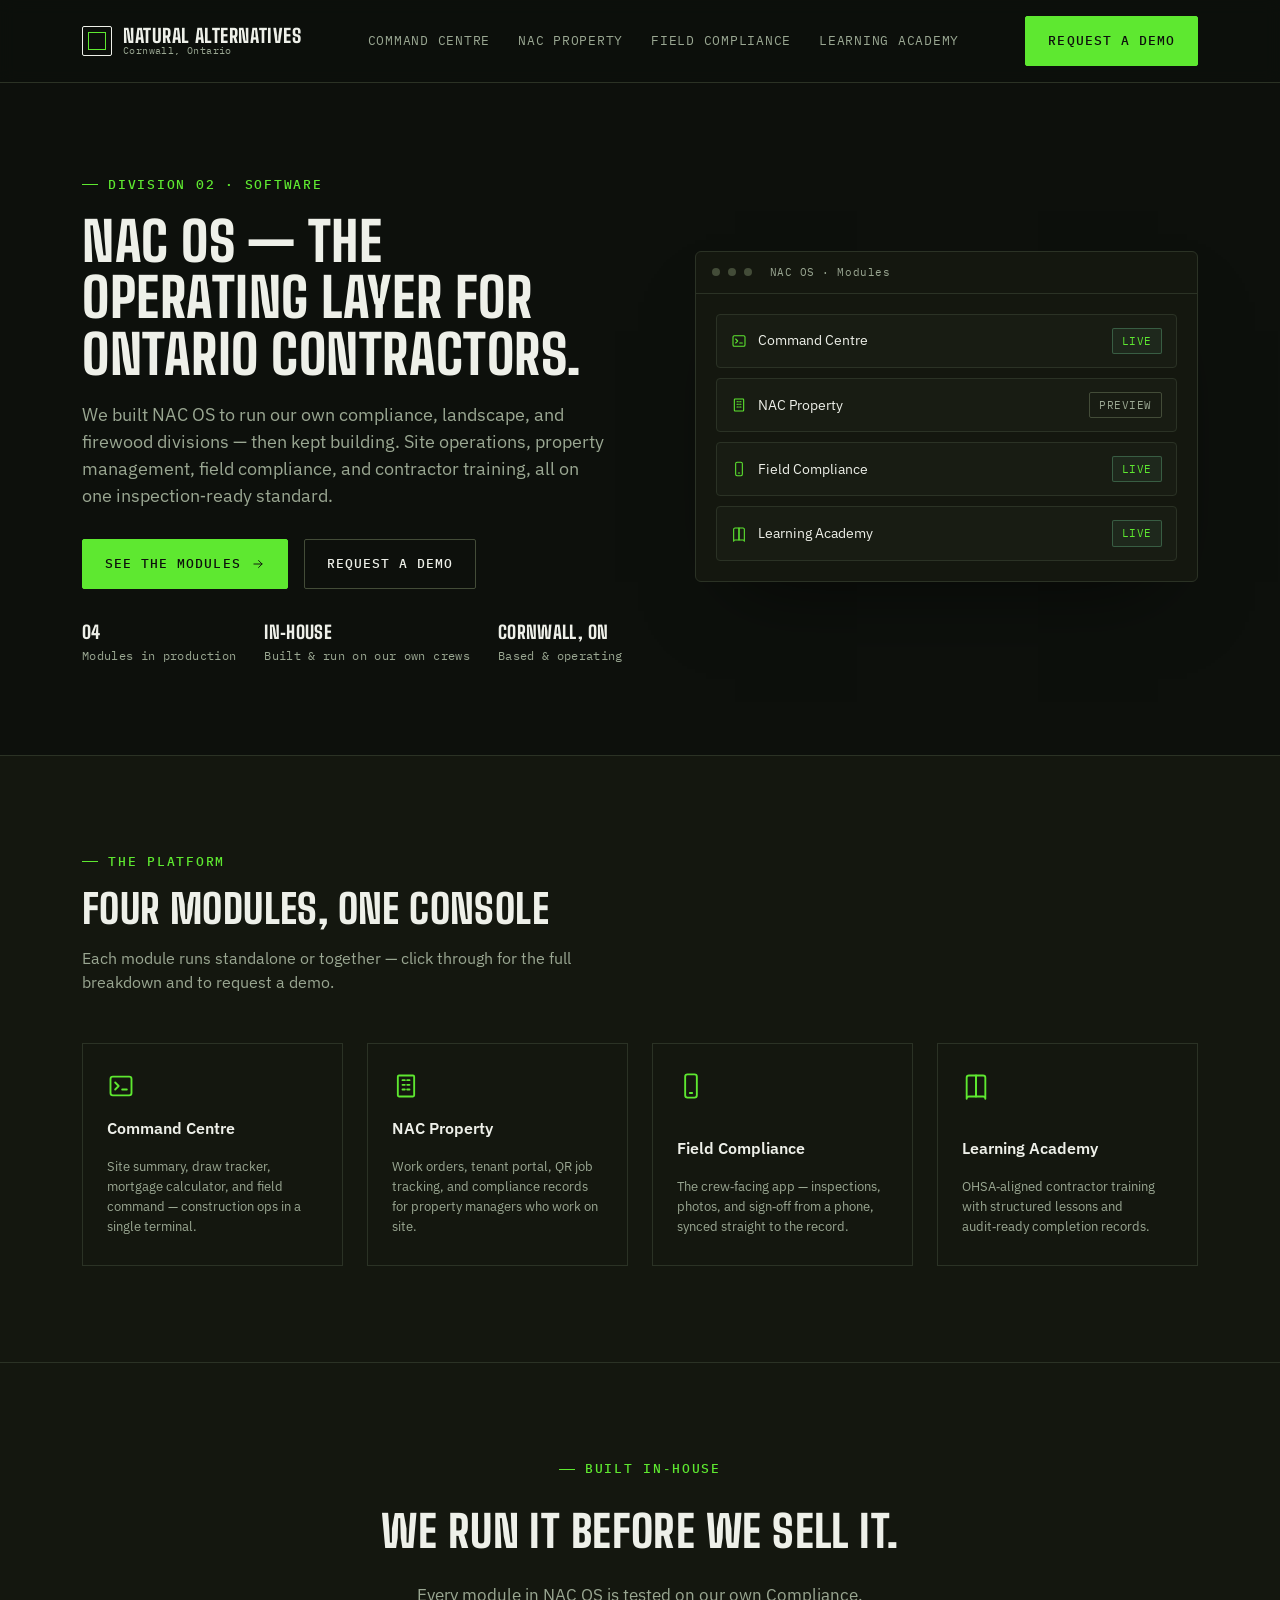
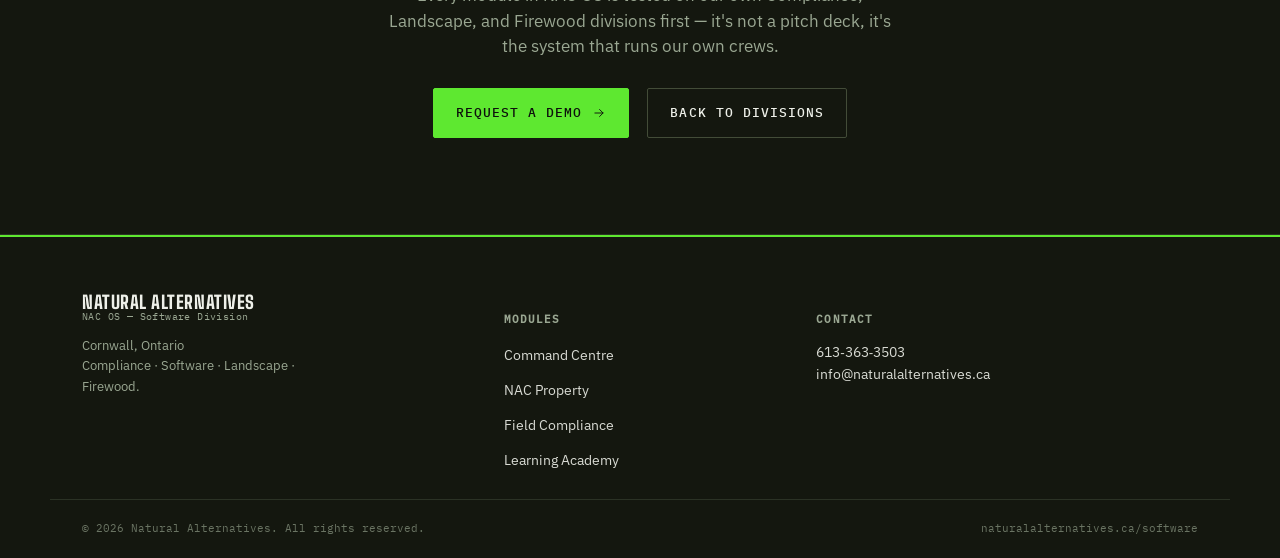
==== software/index.html @ 412ce647 "Add NAC OS software product pages, stop linking Software card to admin console The homepage's Softwa" ====
<!doctype html>
<html lang="en">
<head>
<meta charset="utf-8">
<meta name="viewport" content="width=device-width, initial-scale=1">
<title>NAC OS — Software for Ontario Contractors | Natural Alternatives</title>
<meta name="description" content="NAC OS is the software platform Natural Alternatives built to run its own divisions — site operations, property management, field compliance, and contractor training in one system.">
<link rel="stylesheet" href="../styles.css">
</head>
<body>

<svg style="display:none" aria-hidden="true">
  <defs>
    <symbol id="n-arrow" viewBox="0 0 24 24"><path d="M5 12h14M13 6l6 6-6 6"/></symbol>
    <symbol id="n-grid" viewBox="0 0 24 24"><rect x="3" y="3" width="8" height="8" rx="1"/><rect x="13" y="3" width="8" height="8" rx="1"/><rect x="3" y="13" width="8" height="8" rx="1"/><rect x="13" y="13" width="8" height="8" rx="1"/></symbol>
    <symbol id="n-check" viewBox="0 0 24 24"><path d="M4 12l6 6L20 6"/></symbol>
    <symbol id="i-terminal" viewBox="0 0 24 24"><rect x="3" y="4" width="18" height="16" rx="2"/><path d="M7 9l3 3-3 3M13 15h4"/></symbol>
    <symbol id="i-building" viewBox="0 0 24 24"><rect x="5" y="3" width="14" height="18" rx="1"/><path d="M9 7h2M13 7h2M9 11h2M13 11h2M9 15h2M13 15h2"/></symbol>
    <symbol id="i-mobile" viewBox="0 0 24 24"><rect x="7" y="2" width="10" height="20" rx="2"/><path d="M11 18h2"/></symbol>
    <symbol id="i-book" viewBox="0 0 24 24"><path d="M4 5a2 2 0 012-2h6v18H6a2 2 0 00-2 2V5z"/><path d="M20 5a2 2 0 00-2-2h-6v18h6a2 2 0 012 2V5z"/></symbol>
  </defs>
</svg>

<header class="nav">
  <div class="container nav-row">
    <a href="../index.html" class="brand">
      <span class="brand-mark"></span>
      <span class="brand-word"><b>Natural Alternatives</b><span>Cornwall, Ontario</span></span>
    </a>
    <nav class="nav-links" id="navLinks">
      <a href="command-centre.html">Command Centre</a>
      <a href="property.html">NAC Property</a>
      <a href="field.html">Field Compliance</a>
      <a href="learning.html">Learning Academy</a>
    </nav>
    <div class="nav-cta">
      <button class="nav-toggle" id="navToggle" aria-expanded="false" aria-controls="navLinks" aria-label="Toggle menu">
        <svg viewBox="0 0 24 24"><use href="#n-grid"/></svg>
      </button>
      <a class="btn btn-primary" href="mailto:info@naturalalternatives.ca?subject=NAC%20OS%20Demo%20Request">Request a Demo</a>
    </div>
  </div>
</header>

<main id="top">

<section id="hero">
  <div class="container hero-inner">
    <div class="hero-copy">
      <span class="eyebrow">Division 02 &middot; Software</span>
      <h1>NAC OS &mdash; the operating layer for Ontario contractors.</h1>
      <p class="lede">We built NAC OS to run our own compliance, landscape, and firewood divisions &mdash; then kept building. Site operations, property management, field compliance, and contractor training, all on one inspection&#8209;ready standard.</p>
      <div class="hero-ctas">
        <a href="#modules" class="btn btn-primary">See the Modules <svg class="icon btn-arrow" style="width:14px;height:14px;"><use href="#n-arrow"/></svg></a>
        <a href="mailto:info@naturalalternatives.ca?subject=NAC%20OS%20Demo%20Request" class="btn btn-outline">Request a Demo</a>
      </div>
      <div class="hero-meta">
        <div><b>04</b>Modules in production</div>
        <div><b>In&#8209;House</b>Built &amp; run on our own crews</div>
        <div><b>Cornwall, ON</b>Based &amp; operating</div>
      </div>
    </div>

    <div class="status-card" aria-hidden="true">
      <div class="status-bar">
        <span class="status-dot"></span><span class="status-dot"></span><span class="status-dot"></span>
        <span class="status-title">NAC OS &middot; Modules</span>
      </div>
      <div class="status-body">
        <div class="status-row"><span class="status-row-label"><svg><use href="#i-terminal"/></svg>Command Centre</span><span class="chip chip-ok">Live</span></div>
        <div class="status-row"><span class="status-row-label"><svg><use href="#i-building"/></svg>NAC Property</span><span class="chip chip-neutral">Preview</span></div>
        <div class="status-row"><span class="status-row-label"><svg><use href="#i-mobile"/></svg>Field Compliance</span><span class="chip chip-ok">Live</span></div>
        <div class="status-row"><span class="status-row-label"><svg><use href="#i-book"/></svg>Learning Academy</span><span class="chip chip-ok">Live</span></div>
      </div>
    </div>
  </div>
</section>

<section class="pad band-sunken" id="modules">
  <div class="container">
    <div class="section-head">
      <span class="eyebrow">The Platform</span>
      <h2>Four Modules, One Console</h2>
      <p>Each module runs standalone or together &mdash; click through for the full breakdown and to request a demo.</p>
    </div>
    <div class="service-grid">
      <a class="service-card" href="command-centre.html" style="text-decoration:none;color:inherit;">
        <svg class="icon"><use href="#i-terminal"/></svg>
        <h4>Command Centre</h4>
        <p>Site summary, draw tracker, mortgage calculator, and field command &mdash; construction ops in a single terminal.</p>
      </a>
      <a class="service-card" href="property.html" style="text-decoration:none;color:inherit;">
        <svg class="icon"><use href="#i-building"/></svg>
        <h4>NAC Property</h4>
        <p>Work orders, tenant portal, QR job tracking, and compliance records for property managers who work on site.</p>
      </a>
      <a class="service-card" href="field.html" style="text-decoration:none;color:inherit;">
        <svg class="icon"><use href="#i-mobile"/></svg>
        <h4>Field Compliance</h4>
        <p>The crew&#8209;facing app &mdash; inspections, photos, and sign&#8209;off from a phone, synced straight to the record.</p>
      </a>
      <a class="service-card" href="learning.html" style="text-decoration:none;color:inherit;">
        <svg class="icon"><use href="#i-book"/></svg>
        <h4>Learning Academy</h4>
        <p>OHSA&#8209;aligned contractor training with structured lessons and audit&#8209;ready completion records.</p>
      </a>
    </div>
  </div>
</section>

<section class="pad quote-band">
  <div class="container quote-inner">
    <span class="eyebrow">Built In&#8209;House</span>
    <h2>We run it before we sell it.</h2>
    <p>Every module in NAC OS is tested on our own Compliance, Landscape, and Firewood divisions first &mdash; it's not a pitch deck, it's the system that runs our own crews.</p>
    <div class="quote-ctas">
      <a href="mailto:info@naturalalternatives.ca?subject=NAC%20OS%20Demo%20Request" class="btn btn-primary">Request a Demo <svg class="icon btn-arrow" style="width:14px;height:14px;"><use href="#n-arrow"/></svg></a>
      <a href="../index.html#divisions" class="btn btn-outline">Back to Divisions</a>
    </div>
  </div>
</section>

</main>

<footer>
  <div class="container footer-inner">
    <div class="footer-brand">
      <span class="brand-word"><b>Natural Alternatives</b><span>NAC OS &mdash; Software Division</span></span>
      <p>Cornwall, Ontario<br>Compliance &middot; Software &middot; Landscape &middot; Firewood.</p>
    </div>
    <div class="footer-col">
      <h5>Modules</h5>
      <ul>
        <li><a href="command-centre.html">Command Centre</a></li>
        <li><a href="property.html">NAC Property</a></li>
        <li><a href="field.html">Field Compliance</a></li>
        <li><a href="learning.html">Learning Academy</a></li>
      </ul>
    </div>
    <div class="footer-col">
      <h5>Contact</h5>
      <p class="footer-disclaimer"><a href="tel:+16133633503" style="color:var(--text);">613&#8209;363&#8209;3503</a><br><a href="mailto:info@naturalalternatives.ca" style="color:var(--text);">info@naturalalternatives.ca</a></p>
    </div>
  </div>
  <div class="container footer-bottom">
    <span>&copy; 2026 Natural Alternatives. All rights reserved.</span>
    <span>naturalalternatives.ca/software</span>
  </div>
</footer>

<script src="../script.js"></script>
</body>
</html>
---- styles.css ----
/* ============================================================
   NAC LANDSCAPE — by Natural Alternatives
   Shares tokens/type with naturalalternatives.ca and NAC OS
   (charcoal / off-white / green, Big Shoulders + IBM Plex)
   ============================================================ */

@font-face{font-family:'Big Shoulders';font-style:normal;font-weight:600;font-display:swap;src:url('fonts/BigShoulders-600.woff2') format('woff2');}
@font-face{font-family:'Big Shoulders';font-style:normal;font-weight:800;font-display:swap;src:url('fonts/BigShoulders-800.woff2') format('woff2');}
@font-face{font-family:'IBM Plex Sans';font-style:normal;font-weight:400;font-display:swap;src:url('fonts/PlexSans-400.woff2') format('woff2');}
@font-face{font-family:'IBM Plex Sans';font-style:normal;font-weight:500;font-display:swap;src:url('fonts/PlexSans-500.woff2') format('woff2');}
@font-face{font-family:'IBM Plex Sans';font-style:normal;font-weight:600;font-display:swap;src:url('fonts/PlexSans-600.woff2') format('woff2');}
@font-face{font-family:'IBM Plex Mono';font-style:normal;font-weight:400;font-display:swap;src:url('fonts/PlexMono-400.woff2') format('woff2');}
@font-face{font-family:'IBM Plex Mono';font-style:normal;font-weight:500;font-display:swap;src:url('fonts/PlexMono-500.woff2') format('woff2');}

:root{
  --bg:#0d100c;
  --bg-raised:#181c13;
  --bg-sunken:#14170f;
  --bg-sunken-2:#1a1e15;
  --text:#eef0e9;
  --text-soft:#9aa792;
  --text-faint:#6a7463;
  --border:#2b3225;
  --border-strong:#434c38;
  --accent:#5ee830;
  --accent-deep:#3a8f1a;
  --accent-bright:#5ee830;
  --accent-mist:rgba(94,232,48,.08);
  --status-hold:#e0b271;

  --font-display:'Big Shoulders',"Arial Narrow",sans-serif;
  --font-body:'IBM Plex Sans',-apple-system,"Segoe UI",sans-serif;
  --font-mono:'IBM Plex Mono',"SFMono-Regular",Consolas,monospace;

  --container:1180px;
  --gap:24px;
  --radius:2px;
  --ease:cubic-bezier(.22,.61,.36,1);
}

*,*::before,*::after{box-sizing:border-box;}
html{-webkit-text-size-adjust:100%;scroll-behavior:smooth;}
body{margin:0;background:var(--bg);color:var(--text);font-family:var(--font-body);font-size:16px;line-height:1.55;-webkit-font-smoothing:antialiased;overflow-x:hidden;}
img,svg{display:block;max-width:100%;}
svg{fill:none;stroke:currentColor;stroke-width:1.6;stroke-linecap:round;stroke-linejoin:round;}
a{color:inherit;}
button{font-family:inherit;}
h1,h2,h3,h4,p,ul{margin:0;}
ul{padding:0;list-style:none;}
.container{max-width:var(--container);margin-inline:auto;padding-inline:32px;}
@media (max-width:640px){ .container{padding-inline:20px;} }
:focus-visible{outline:2px solid var(--accent);outline-offset:3px;}

h1,h2,h3{font-family:var(--font-display);font-weight:800;text-transform:uppercase;letter-spacing:.01em;text-wrap:balance;color:var(--text);}

.eyebrow{font-family:var(--font-mono);font-size:12.5px;font-weight:500;letter-spacing:.14em;text-transform:uppercase;color:var(--accent);display:inline-flex;align-items:center;gap:10px;}
.eyebrow::before{content:"";width:16px;height:1px;background:var(--accent);display:inline-block;}

.section-head{max-width:640px;margin-bottom:48px;display:flex;flex-direction:column;gap:16px;}
.section-head h2{font-size:clamp(26px,4vw,40px);line-height:1.05;}
.section-head p{color:var(--text-soft);font-size:16px;max-width:54ch;}
.section-head.centered{margin-inline:auto;text-align:center;align-items:center;}

.section-head-row{display:flex;align-items:flex-start;gap:36px;margin-bottom:48px;}
.section-head-row .section-head{margin-bottom:0;}
.section-mark{
  width:84px;height:84px;object-fit:contain;flex-shrink:0;mix-blend-mode:screen;margin-top:-4px;
  background:var(--bg-raised); border-radius:10px; padding:14px; box-sizing:border-box;
}
@media (max-width:640px){ .section-head-row{flex-direction:column;gap:14px;} .section-mark{width:60px;height:60px;padding:10px;} }

section{position:relative;border-bottom:1px solid var(--border);}
section.pad{padding-block:96px;}
@media (max-width:720px){ section.pad{padding-block:60px;} }
.band-sunken{background:var(--bg-sunken);}

/* ---------------- Buttons ---------------- */
.btn{display:inline-flex;align-items:center;gap:10px;font-family:var(--font-mono);font-size:13px;font-weight:500;letter-spacing:.08em;text-transform:uppercase;text-decoration:none;padding:14px 22px;border-radius:var(--radius);border:1px solid transparent;cursor:pointer;background:none;transition:transform .25s var(--ease), background-color .2s var(--ease), border-color .2s var(--ease), color .2s var(--ease);white-space:nowrap;}
.btn-primary{background:var(--accent);color:#0d100c;border-color:var(--accent);}
.btn-primary:hover{background:var(--accent-bright);border-color:var(--accent-bright);transform:translateY(-2px);}
.btn-outline{background:transparent;color:var(--text);border-color:var(--border-strong);}
.btn-outline:hover{border-color:var(--accent);color:var(--accent-bright);transform:translateY(-2px);}
.btn-arrow{transition:transform .25s var(--ease);}
.btn:hover .btn-arrow{transform:translateX(3px);}
.btn[disabled]{opacity:.6;cursor:default;transform:none !important;}

/* ---------------- Icons ---------------- */
.icon{width:22px;height:22px;}
.icon-wrap{width:44px;height:44px;display:inline-flex;align-items:center;justify-content:center;border:1px solid var(--border-strong);border-radius:var(--radius);color:var(--accent);flex-shrink:0;}

/* ---------------- Top bar ---------------- */
.topbar{background:var(--bg-sunken);border-bottom:1px solid var(--border);}
.topbar .container{display:flex;align-items:center;justify-content:space-between;gap:16px;padding-block:9px;font-family:var(--font-mono);font-size:11.5px;color:var(--text-soft);letter-spacing:.02em;}
.topbar a{color:var(--accent-bright);text-decoration:none;white-space:nowrap;display:inline-flex;align-items:center;gap:6px;}
.topbar a svg{width:11px;height:11px;}
.topbar p{margin:0;}
@media (max-width:720px){ .topbar p span{display:none;} }

/* ---------------- Nav ---------------- */
.nav{position:sticky;top:0;z-index:40;background:rgba(13,16,12,.92);backdrop-filter:blur(8px);border-bottom:1px solid var(--border);}
.nav-row{display:flex;align-items:center;justify-content:space-between;padding-block:16px;}
.brand{display:flex;align-items:center;gap:11px;text-decoration:none;color:var(--text);}
.brand-mark{width:30px;height:30px;border:1.5px solid var(--text);border-radius:var(--radius);display:flex;align-items:center;justify-content:center;position:relative;}
.brand-mark::after{content:"";position:absolute;inset:5px;border:1.5px solid var(--accent);}
.brand-word{display:flex;flex-direction:column;line-height:1.05;}
.brand-word b{font-family:var(--font-display);font-weight:800;font-size:19px;letter-spacing:.03em;text-transform:uppercase;}
.brand-word span{font-family:var(--font-mono);font-size:10px;color:var(--text-soft);letter-spacing:.04em;}
.nav-links{display:flex;gap:28px;font-family:var(--font-mono);font-size:12.5px;letter-spacing:.06em;text-transform:uppercase;}
.nav-links a{text-decoration:none;color:var(--text-soft);transition:color .2s var(--ease);}
.nav-links a:hover{color:var(--accent-bright);}
.nav-cta{display:flex;align-items:center;gap:20px;}
.nav-toggle{display:none;background:none;border:1px solid var(--border-strong);border-radius:var(--radius);width:40px;height:40px;align-items:center;justify-content:center;cursor:pointer;color:var(--text);}
.nav-toggle svg{width:18px;height:18px;}
@media (max-width:860px){
  .nav-links{position:absolute;top:100%;left:0;right:0;background:var(--bg-sunken);border-bottom:1px solid var(--border);flex-direction:column;gap:0;padding:8px 0;display:none;}
  .nav-links.open{display:flex;}
  .nav-links a{padding:14px 20px;border-top:1px solid var(--border);}
  .nav-toggle{display:inline-flex;}
  .nav-cta .btn-primary{padding:11px 16px;font-size:11.5px;}
}

/* ---------------- Hero ---------------- */
.hero-inner{display:grid;grid-template-columns:1.05fr .95fr;gap:56px;align-items:center;padding-block:84px 90px;}
@media (max-width:980px){ .hero-inner{grid-template-columns:1fr;padding-block:52px;} }
.hero-copy h1{font-size:clamp(34px,5vw,54px);line-height:1.04;margin-block:20px 18px;}
.hero-copy p.lede{font-size:17.5px;color:var(--text-soft);max-width:48ch;margin-bottom:30px;}
.hero-ctas{display:flex;gap:16px;flex-wrap:wrap;align-items:center;}
.hero-meta{display:flex;gap:28px;margin-top:30px;flex-wrap:wrap;font-family:var(--font-mono);font-size:11.5px;color:var(--text-soft);letter-spacing:.03em;}
.hero-meta b{color:var(--text);display:block;font-size:18px;font-family:var(--font-display);letter-spacing:.02em;text-transform:uppercase;}

/* status card */
.status-card{background:var(--bg-sunken);border:1px solid var(--border);border-radius:6px;overflow:hidden;box-shadow:0 40px 80px -40px rgba(0,0,0,.6);}
.status-bar{display:flex;align-items:center;gap:8px;padding:12px 16px;border-bottom:1px solid var(--border);}
.status-dot{width:8px;height:8px;border-radius:50%;background:var(--border-strong);}
.status-title{margin-left:10px;font-family:var(--font-mono);font-size:11px;color:var(--text-soft);letter-spacing:.05em;}
.status-body{padding:20px;display:flex;flex-direction:column;gap:10px;}
.status-row{display:flex;align-items:center;justify-content:space-between;gap:12px;padding:13px 14px;border:1px solid var(--border);border-radius:4px;background:var(--bg-raised);}
.status-row-label{display:flex;align-items:center;gap:11px;font-size:13.5px;}
.status-row-label svg{width:16px;height:16px;stroke:var(--accent-bright);flex-shrink:0;}
.chip{font-family:var(--font-mono);font-size:10.5px;letter-spacing:.05em;text-transform:uppercase;padding:4px 9px;border-radius:2px;border:1px solid;white-space:nowrap;}
.chip-ok{color:var(--accent-bright);border-color:rgba(107,191,140,.35);background:rgba(107,191,140,.08);}
.chip-review{color:var(--status-hold);border-color:rgba(224,178,113,.35);background:rgba(224,178,113,.08);}
.chip-neutral{color:var(--text-soft);border-color:var(--border-strong);background:transparent;}

/* ---------------- Card grids ---------------- */
.card-grid{display:grid;grid-template-columns:repeat(4,1fr);gap:1px;background:var(--border);border:1px solid var(--border);}
@media (max-width:920px){ .card-grid{grid-template-columns:1fr 1fr;} }
@media (max-width:560px){ .card-grid{grid-template-columns:1fr;} }
.card-grid-3{grid-template-columns:repeat(3,1fr);}
@media (max-width:920px){ .card-grid-3{grid-template-columns:1fr 1fr;} }
@media (max-width:560px){ .card-grid-3{grid-template-columns:1fr;} }
.info-card{background:var(--bg-raised);padding:30px 26px;display:flex;flex-direction:column;gap:16px;}
.info-card h4{font-family:var(--font-body);font-weight:600;font-size:16px;text-transform:none;letter-spacing:0;}
.info-card p{font-size:13.5px;color:var(--text-soft);}

/* dark service cards (reused from main site language) */
.service-grid{display:grid;grid-template-columns:repeat(4,1fr);gap:var(--gap);}
.service-grid-3{grid-template-columns:repeat(3,1fr);}
@media (max-width:920px){ .service-grid{grid-template-columns:1fr 1fr;} }
@media (max-width:560px){ .service-grid{grid-template-columns:1fr;} }
.service-card{background:var(--bg-sunken);border:1px solid var(--border);padding:28px 24px;display:flex;flex-direction:column;gap:16px;min-height:170px;transition:transform .3s var(--ease);}
.service-card:hover{transform:translateY(-5px);}
.service-card .icon{stroke:var(--accent-bright);width:28px;height:28px;}
.service-card h4{font-family:var(--font-body);font-weight:600;font-size:16px;text-transform:none;letter-spacing:0;margin-top:auto;}
.service-card p{font-size:13px;color:var(--text-soft);}
.service-card ul{display:flex;flex-direction:column;gap:6px;margin-top:2px;}
.service-card li{font-size:12.5px;color:var(--text-soft);display:flex;gap:7px;line-height:1.4;}
.service-card li svg{width:11px;height:11px;stroke:var(--accent-bright);margin-top:4px;flex-shrink:0;}
.service-card .tag-list{display:flex;gap:6px;flex-wrap:wrap;margin-top:2px;}
.service-card .tag{font-family:var(--font-mono);font-size:10.5px;border:1px solid var(--border-strong);padding:3px 7px;border-radius:2px;color:var(--text-soft);}
.status-pill{display:inline-flex;align-items:center;gap:7px;width:fit-content;font-family:var(--font-mono);font-size:10.5px;letter-spacing:.08em;text-transform:uppercase;padding:5px 10px;border-radius:2px;border:1px solid rgba(224,178,113,.4);color:var(--status-hold);background:rgba(224,178,113,.08);}
.status-pill::before{content:"";width:6px;height:6px;border-radius:50%;background:var(--status-hold);}
.service-card.is-unavailable{background:var(--bg-sunken-2);}
.service-card.is-unavailable .icon{opacity:.4;}
.service-card.is-unavailable .tag{opacity:.5;border-style:dashed;}
.service-card.is-unavailable h4{color:var(--text-soft);}

/* ---------------- Subsection heads ---------------- */
.subsection-head{max-width:640px;margin-bottom:32px;padding-top:56px;border-top:1px solid var(--border);display:flex;flex-direction:column;gap:14px;}
.subsection-head h3{font-size:24px;letter-spacing:.01em;}
.subsection-head p{color:var(--text-soft);font-size:15.5px;max-width:56ch;}
.timeline-strip{display:flex;gap:32px;margin:8px 0 40px;flex-wrap:wrap;font-family:var(--font-mono);font-size:12px;color:var(--text-soft);letter-spacing:.04em;}
.timeline-strip b{color:var(--text);display:block;font-size:19px;font-family:var(--font-display);letter-spacing:.02em;text-transform:uppercase;}

/* ---------------- Plan cards ---------------- */
.plan-grid{display:grid;grid-template-columns:1fr 1fr;gap:var(--gap);margin-top:32px;}
@media (max-width:700px){ .plan-grid{grid-template-columns:1fr;} }
.plan-card{background:var(--bg-raised);border:1px solid var(--border);padding:28px 26px;display:flex;flex-direction:column;gap:16px;}
.plan-card .plan-tag{font-family:var(--font-mono);font-size:11px;letter-spacing:.08em;text-transform:uppercase;color:var(--accent);}
.plan-card h4{font-family:var(--font-body);font-weight:600;font-size:17px;}
.plan-card ul{display:flex;flex-direction:column;gap:8px;}
.plan-card li{font-size:13.5px;color:var(--text-soft);display:flex;gap:8px;line-height:1.4;}
.plan-card li svg{width:13px;height:13px;stroke:var(--accent);margin-top:3px;flex-shrink:0;}
.plan-card .plan-note{font-family:var(--font-mono);font-size:11.5px;color:var(--text-soft);border-top:1px solid var(--border);padding-top:14px;margin-top:auto;}

/* ---------------- Vegetation rows ---------------- */
.veg-grid{display:grid;grid-template-columns:1fr 1fr;gap:0 32px;margin-top:8px;}
@media (max-width:700px){ .veg-grid{grid-template-columns:1fr;} }
.veg-row{display:flex;gap:16px;padding-block:18px;border-top:1px solid var(--border);align-items:flex-start;}
.veg-copy h4{font-family:var(--font-body);font-weight:600;font-size:15px;margin-bottom:4px;}
.veg-copy p{font-size:13px;color:var(--text-soft);}

/* ---------------- Service area ---------------- */
.area-inner{display:grid;grid-template-columns:1fr 1fr;gap:56px;align-items:start;}
@media (max-width:820px){ .area-inner{grid-template-columns:1fr;gap:32px;} }
.area-list{display:flex;flex-direction:column;}
.area-row{display:flex;align-items:center;gap:13px;padding-block:16px;border-top:1px solid var(--border);font-size:15px;}
.area-row:last-child{border-bottom:1px solid var(--border);}
.area-row svg{width:16px;height:16px;stroke:var(--accent);flex-shrink:0;}
.area-copy p{font-size:16px;color:var(--text-soft);line-height:1.6;}
.area-copy p + p{margin-top:14px;}

/* ---------------- Quote callout ---------------- */
.quote-band{background:var(--bg-sunken);text-align:center;}
.quote-inner{max-width:680px;margin-inline:auto;display:flex;flex-direction:column;align-items:center;gap:18px;}
.quote-inner h2{font-size:clamp(28px,4.5vw,44px);}
.quote-inner p{color:var(--text-soft);font-size:16.5px;max-width:52ch;}
.quote-ctas{display:flex;gap:18px;align-items:center;flex-wrap:wrap;justify-content:center;margin-top:10px;}

/* ---------------- FAQ ---------------- */
.faq-list{max-width:760px;margin-inline:auto;border-top:1px solid var(--border);}
.faq-item{border-bottom:1px solid var(--border);}
.faq-q{width:100%;display:flex;align-items:center;justify-content:space-between;gap:16px;background:none;border:none;color:var(--text);text-align:left;cursor:pointer;padding:22px 4px;font-family:var(--font-body);font-weight:600;font-size:16px;}
.faq-q svg{width:16px;height:16px;stroke:var(--accent);flex-shrink:0;transition:transform .3s var(--ease);}
.faq-item[data-open="true"] .faq-q svg{transform:rotate(45deg);}
.faq-a{max-height:0;overflow:hidden;transition:max-height .35s var(--ease);}
.faq-a-inner{padding:0 4px 22px;font-size:14.5px;color:var(--text-soft);max-width:62ch;}

/* ---------------- Parent brand ---------------- */
.brand-grid{display:grid;grid-template-columns:1fr 1fr;gap:var(--gap);margin-top:40px;}
@media (max-width:700px){ .brand-grid{grid-template-columns:1fr;} }
.brand-grid-4{grid-template-columns:repeat(4,1fr);margin-top:0;}
@media (max-width:920px){ .brand-grid-4{grid-template-columns:1fr 1fr;} }
@media (max-width:560px){ .brand-grid-4{grid-template-columns:1fr;} }
.brand-card{background:var(--bg-raised);border:1px solid var(--border);padding:28px 26px;display:flex;flex-direction:column;gap:14px;}
.brand-card h4{font-family:var(--font-body);font-weight:600;font-size:17px;text-transform:none;letter-spacing:0;}
.brand-card p{font-size:13.5px;color:var(--text-soft);}
.status-pill-live{border-color:rgba(107,191,140,.4);color:var(--accent-bright);background:rgba(107,191,140,.08);}
.status-pill-live::before{background:var(--accent-bright);}
.parent-inner{display:grid;grid-template-columns:auto 1fr;gap:40px;align-items:start;}
@media (max-width:700px){ .parent-inner{grid-template-columns:1fr;} }
.parent-mark{width:110px;height:110px;object-fit:contain;flex-shrink:0;}
.mark-link{display:inline-block;border-radius:50%;transition:filter .3s var(--ease), transform .3s var(--ease);}
.mark-link:hover,.mark-link:focus-visible{filter:drop-shadow(0 0 10px var(--accent)) drop-shadow(0 0 22px var(--accent-bright));transform:scale(1.06);}
.mark-link:active{filter:drop-shadow(0 0 14px var(--accent)) drop-shadow(0 0 30px var(--accent-bright));transform:scale(.98);}
.mark-link:focus-visible{outline:2px solid var(--accent);outline-offset:4px;}
.brand-card h4{display:flex;align-items:center;gap:8px;}
.brand-card-link{text-decoration:none;color:inherit;cursor:pointer;transition:transform .25s var(--ease), border-color .25s var(--ease);}
.brand-card-link:hover{transform:translateY(-4px);border-color:var(--accent);}
.brand-card-link .card-arrow{width:14px;height:14px;stroke:var(--accent-bright);transition:transform .2s var(--ease);}
.brand-card-link:hover .card-arrow{transform:translateX(3px);}

/* ---------------- Footer ---------------- */
footer{background:var(--bg-sunken);border-top:2px solid var(--accent);}
.footer-inner{padding-block:56px 28px;display:grid;grid-template-columns:1.4fr 1fr 1.4fr;gap:40px;}
@media (max-width:760px){ .footer-inner{grid-template-columns:1fr 1fr;row-gap:36px;} }
@media (max-width:520px){ .footer-inner{grid-template-columns:1fr;} }
.footer-brand .brand-word b{font-size:18px;}
.footer-brand p{font-size:13px;color:var(--text-soft);margin-top:14px;max-width:34ch;}
.footer-col h5{font-family:var(--font-mono);font-size:11px;letter-spacing:.1em;text-transform:uppercase;color:var(--text-soft);margin-bottom:14px;}
.footer-col ul{display:flex;flex-direction:column;gap:10px;}
.footer-col a{font-size:13.5px;text-decoration:none;color:var(--text);opacity:.9;}
.footer-col a:hover{color:var(--accent-bright);opacity:1;}
.footer-disclaimer{font-size:12px;color:var(--text-faint);line-height:1.6;max-width:48ch;}
.footer-bottom{border-top:1px solid var(--border);padding-block:20px;display:flex;justify-content:space-between;align-items:center;flex-wrap:wrap;gap:10px;font-family:var(--font-mono);font-size:11px;color:var(--text-faint);}

/* ---------------- Modal (real submission) ---------------- */
.modal-overlay{position:fixed;inset:0;background:rgba(10,12,8,.72);backdrop-filter:blur(3px);display:flex;align-items:center;justify-content:center;padding:24px;z-index:100;opacity:0;pointer-events:none;transition:opacity .25s var(--ease);}
.modal-overlay.open{opacity:1;pointer-events:auto;}
.modal{background:var(--bg-sunken);border:1px solid var(--border);border-radius:6px;max-width:520px;width:100%;max-height:88vh;overflow-y:auto;padding:32px 30px;transform:translateY(14px);transition:transform .25s var(--ease);}
.modal-overlay.open .modal{transform:translateY(0);}
.modal-head{display:flex;align-items:flex-start;justify-content:space-between;gap:16px;margin-bottom:6px;}
.modal-head h3{font-size:22px;}
.modal-close{background:none;border:1px solid var(--border-strong);border-radius:var(--radius);width:32px;height:32px;display:flex;align-items:center;justify-content:center;cursor:pointer;color:var(--text-soft);flex-shrink:0;}
.modal-close svg{width:14px;height:14px;}
.modal p.modal-sub{font-size:13.5px;color:var(--text-soft);margin-bottom:24px;}
.field{display:flex;flex-direction:column;gap:7px;margin-bottom:18px;}
.field-row{display:grid;grid-template-columns:1fr 1fr;gap:14px;}
@media (max-width:460px){ .field-row{grid-template-columns:1fr;} }
.field label{font-family:var(--font-mono);font-size:11px;letter-spacing:.06em;text-transform:uppercase;color:var(--text-soft);}
.field input,.field textarea,.field select{background:var(--bg-raised);border:1px solid var(--border-strong);border-radius:var(--radius);color:var(--text);font-family:var(--font-body);font-size:14.5px;padding:11px 13px;resize:vertical;}
.field input:focus,.field textarea:focus,.field select:focus{outline:2px solid var(--accent);outline-offset:1px;border-color:var(--accent);}
.field textarea{min-height:80px;}
.modal-foot{display:flex;align-items:center;gap:14px;margin-top:22px;}
.modal-foot .btn{width:100%;justify-content:center;}
.form-note{font-family:var(--font-mono);font-size:10.5px;color:var(--text-faint);margin-top:14px;text-align:center;}
.form-error{font-size:13px;color:#e0917c;background:rgba(224,145,124,.1);border:1px solid rgba(224,145,124,.35);border-radius:4px;padding:11px 13px;margin-bottom:16px;display:none;}
.form-error.show{display:block;}
.success-state{display:none;flex-direction:column;align-items:center;gap:16px;text-align:center;padding:16px 0 4px;}
.success-state.show{display:flex;}
.success-icon{width:52px;height:52px;border-radius:50%;border:1.5px solid var(--accent);display:flex;align-items:center;justify-content:center;}
.success-icon svg{width:24px;height:24px;stroke:var(--accent-bright);}
.success-state h4{font-family:var(--font-body);font-weight:600;font-size:17px;text-transform:none;}
.success-state p{font-size:13.5px;color:var(--text-soft);max-width:36ch;}
.modal-form.hide{display:none;}
.btn-primary .spinner{display:none;width:14px;height:14px;border:2px solid rgba(13,16,12,.3);border-top-color:#0d100c;border-radius:50%;animation:spin .7s linear infinite;}
.btn-primary.loading .spinner{display:inline-block;}
.btn-primary.loading .btn-text{opacity:.7;}
@keyframes spin{to{transform:rotate(360deg);}}

@media (prefers-reduced-motion: reduce){
  *{animation-duration:.001ms !important;animation-iteration-count:1 !important;transition-duration:.001ms !important;}
  html{scroll-behavior:auto;}
}
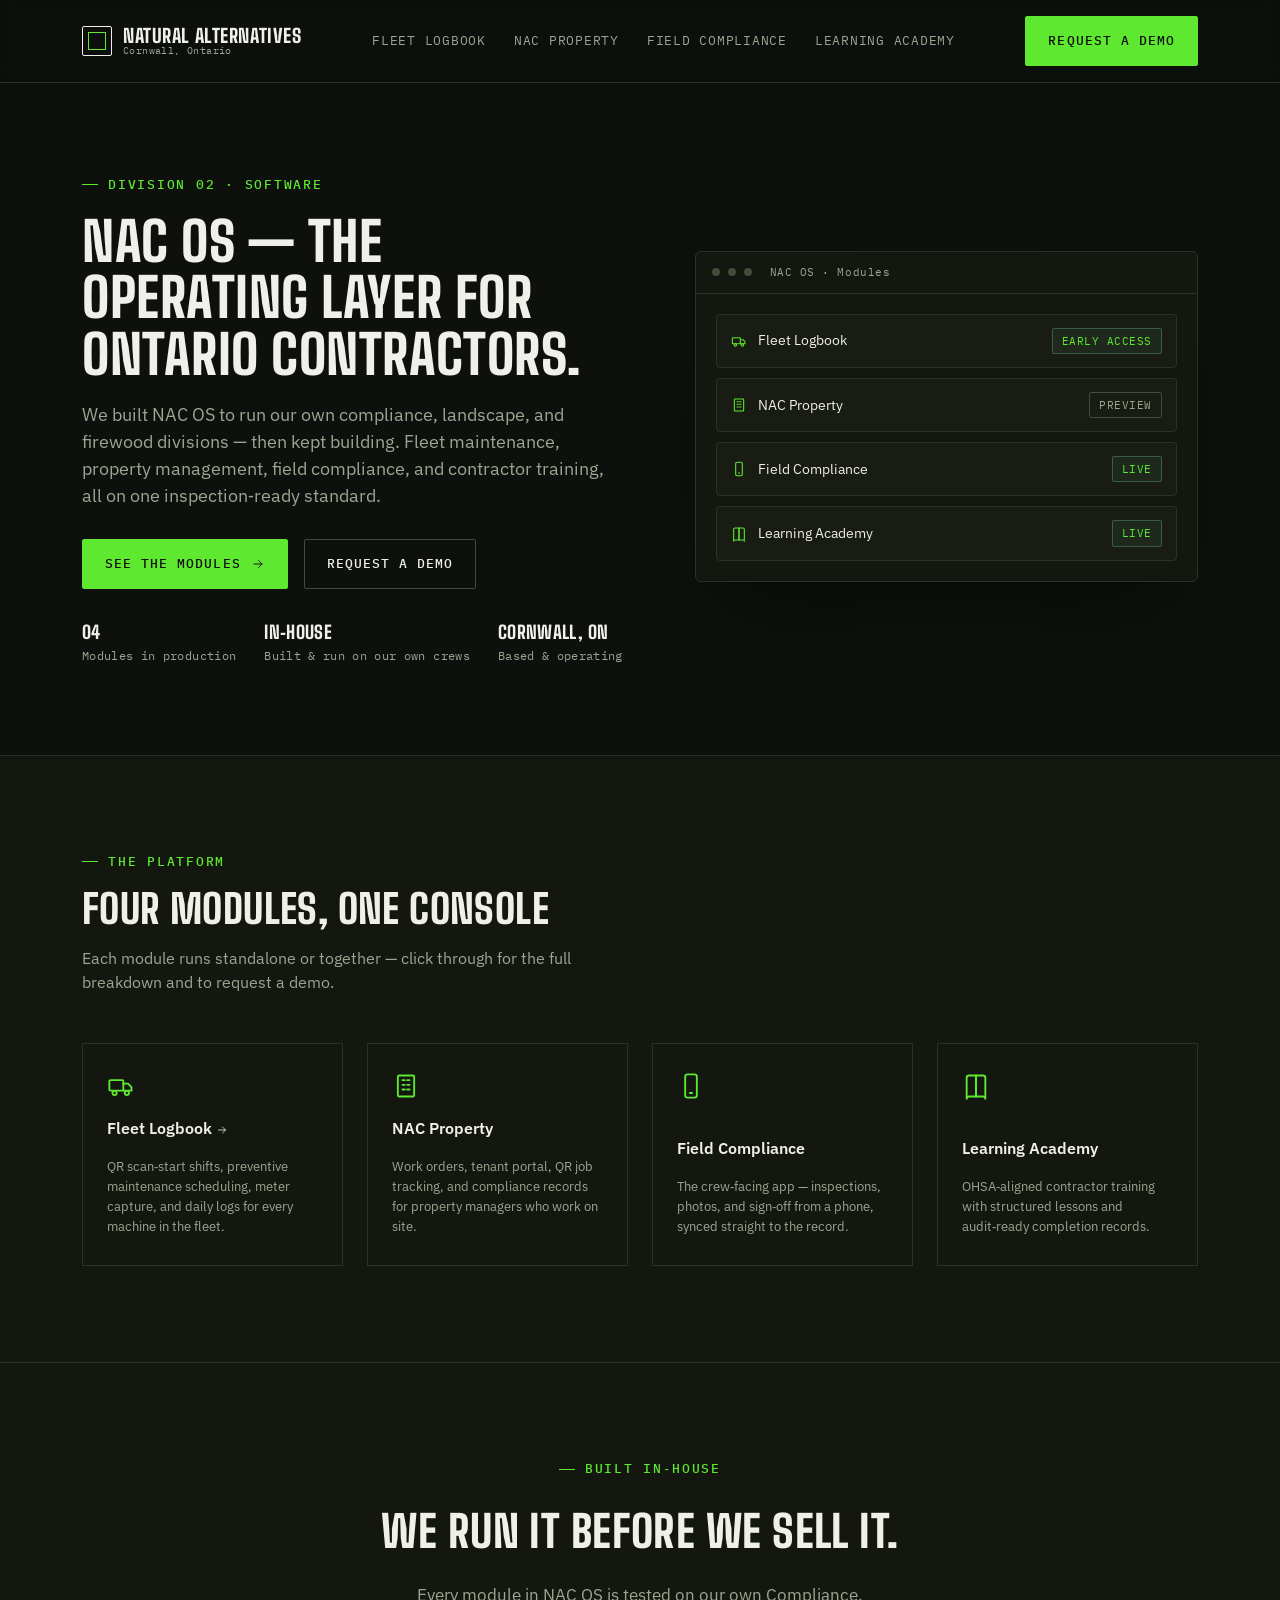
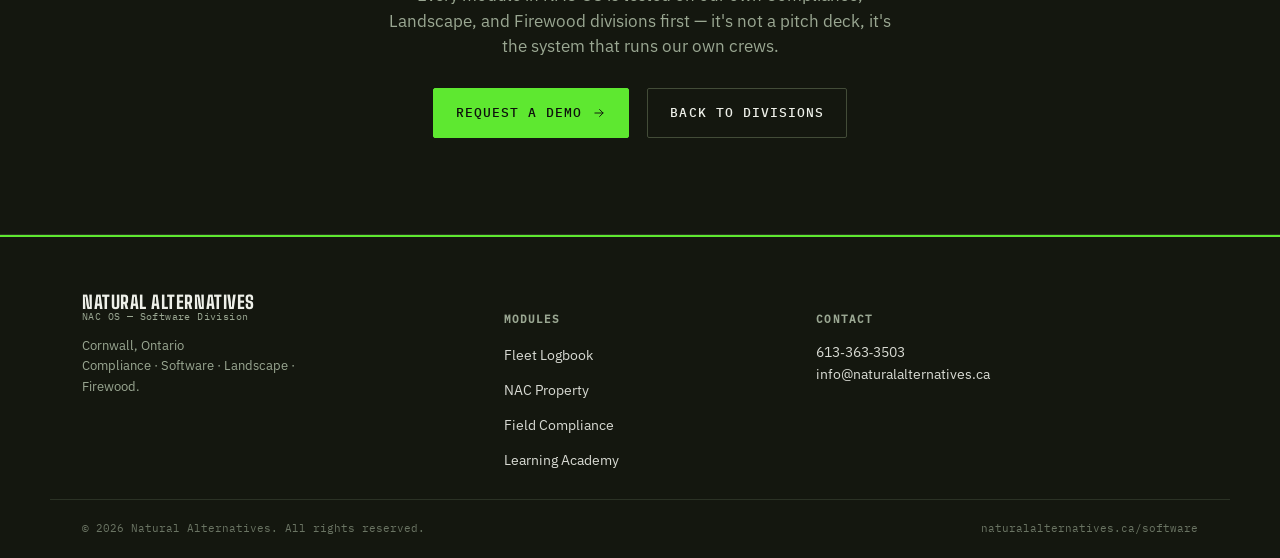
==== commit aa580d01: "Swap Command Centre for Fleet Logbook, wire real demo-request forms Command Centre (draw tracker, mo" ====
--- a/software/index.html
+++ b/software/index.html
@@ -4,7 +4,7 @@
 <meta charset="utf-8">
 <meta name="viewport" content="width=device-width, initial-scale=1">
 <title>NAC OS — Software for Ontario Contractors | Natural Alternatives</title>
-<meta name="description" content="NAC OS is the software platform Natural Alternatives built to run its own divisions — site operations, property management, field compliance, and contractor training in one system.">
+<meta name="description" content="NAC OS is the software platform Natural Alternatives built to run its own divisions — fleet maintenance, property management, field compliance, and contractor training in one system.">
 <link rel="stylesheet" href="../styles.css">
 </head>
 <body>
@@ -14,7 +14,7 @@
     <symbol id="n-arrow" viewBox="0 0 24 24"><path d="M5 12h14M13 6l6 6-6 6"/></symbol>
     <symbol id="n-grid" viewBox="0 0 24 24"><rect x="3" y="3" width="8" height="8" rx="1"/><rect x="13" y="3" width="8" height="8" rx="1"/><rect x="3" y="13" width="8" height="8" rx="1"/><rect x="13" y="13" width="8" height="8" rx="1"/></symbol>
     <symbol id="n-check" viewBox="0 0 24 24"><path d="M4 12l6 6L20 6"/></symbol>
-    <symbol id="i-terminal" viewBox="0 0 24 24"><rect x="3" y="4" width="18" height="16" rx="2"/><path d="M7 9l3 3-3 3M13 15h4"/></symbol>
+    <symbol id="i-truck" viewBox="0 0 24 24"><rect x="2" y="7" width="12" height="9" rx="1"/><path d="M14 10h4l3 3v3h-7"/><circle cx="6.5" cy="18" r="1.8"/><circle cx="17" cy="18" r="1.8"/></symbol>
     <symbol id="i-building" viewBox="0 0 24 24"><rect x="5" y="3" width="14" height="18" rx="1"/><path d="M9 7h2M13 7h2M9 11h2M13 11h2M9 15h2M13 15h2"/></symbol>
     <symbol id="i-mobile" viewBox="0 0 24 24"><rect x="7" y="2" width="10" height="20" rx="2"/><path d="M11 18h2"/></symbol>
     <symbol id="i-book" viewBox="0 0 24 24"><path d="M4 5a2 2 0 012-2h6v18H6a2 2 0 00-2 2V5z"/><path d="M20 5a2 2 0 00-2-2h-6v18h6a2 2 0 012 2V5z"/></symbol>
@@ -28,7 +28,7 @@
       <span class="brand-word"><b>Natural Alternatives</b><span>Cornwall, Ontario</span></span>
     </a>
     <nav class="nav-links" id="navLinks">
-      <a href="command-centre.html">Command Centre</a>
+      <a href="https://naturalalternatives.ca/contractor-os" target="_blank" rel="noopener">Fleet Logbook</a>
       <a href="property.html">NAC Property</a>
       <a href="field.html">Field Compliance</a>
       <a href="learning.html">Learning Academy</a>
@@ -49,7 +49,7 @@
     <div class="hero-copy">
       <span class="eyebrow">Division 02 &middot; Software</span>
       <h1>NAC OS &mdash; the operating layer for Ontario contractors.</h1>
-      <p class="lede">We built NAC OS to run our own compliance, landscape, and firewood divisions &mdash; then kept building. Site operations, property management, field compliance, and contractor training, all on one inspection&#8209;ready standard.</p>
+      <p class="lede">We built NAC OS to run our own compliance, landscape, and firewood divisions &mdash; then kept building. Fleet maintenance, property management, field compliance, and contractor training, all on one inspection&#8209;ready standard.</p>
       <div class="hero-ctas">
         <a href="#modules" class="btn btn-primary">See the Modules <svg class="icon btn-arrow" style="width:14px;height:14px;"><use href="#n-arrow"/></svg></a>
         <a href="mailto:info@naturalalternatives.ca?subject=NAC%20OS%20Demo%20Request" class="btn btn-outline">Request a Demo</a>
@@ -67,7 +67,7 @@
         <span class="status-title">NAC OS &middot; Modules</span>
       </div>
       <div class="status-body">
-        <div class="status-row"><span class="status-row-label"><svg><use href="#i-terminal"/></svg>Command Centre</span><span class="chip chip-ok">Live</span></div>
+        <div class="status-row"><span class="status-row-label"><svg><use href="#i-truck"/></svg>Fleet Logbook</span><span class="chip chip-ok">Early Access</span></div>
         <div class="status-row"><span class="status-row-label"><svg><use href="#i-building"/></svg>NAC Property</span><span class="chip chip-neutral">Preview</span></div>
         <div class="status-row"><span class="status-row-label"><svg><use href="#i-mobile"/></svg>Field Compliance</span><span class="chip chip-ok">Live</span></div>
         <div class="status-row"><span class="status-row-label"><svg><use href="#i-book"/></svg>Learning Academy</span><span class="chip chip-ok">Live</span></div>
@@ -84,10 +84,10 @@
       <p>Each module runs standalone or together &mdash; click through for the full breakdown and to request a demo.</p>
     </div>
     <div class="service-grid">
-      <a class="service-card" href="command-centre.html" style="text-decoration:none;color:inherit;">
-        <svg class="icon"><use href="#i-terminal"/></svg>
-        <h4>Command Centre</h4>
-        <p>Site summary, draw tracker, mortgage calculator, and field command &mdash; construction ops in a single terminal.</p>
+      <a class="service-card" href="https://naturalalternatives.ca/contractor-os" target="_blank" rel="noopener" style="text-decoration:none;color:inherit;">
+        <svg class="icon"><use href="#i-truck"/></svg>
+        <h4>Fleet Logbook <svg class="card-arrow" viewBox="0 0 24 24" style="width:12px;height:12px;display:inline;vertical-align:middle;"><use href="#n-arrow"/></svg></h4>
+        <p>QR scan&#8209;start shifts, preventive maintenance scheduling, meter capture, and daily logs for every machine in the fleet.</p>
       </a>
       <a class="service-card" href="property.html" style="text-decoration:none;color:inherit;">
         <svg class="icon"><use href="#i-building"/></svg>
@@ -131,7 +131,7 @@
     <div class="footer-col">
       <h5>Modules</h5>
       <ul>
-        <li><a href="command-centre.html">Command Centre</a></li>
+        <li><a href="https://naturalalternatives.ca/contractor-os" target="_blank" rel="noopener">Fleet Logbook</a></li>
         <li><a href="property.html">NAC Property</a></li>
         <li><a href="field.html">Field Compliance</a></li>
         <li><a href="learning.html">Learning Academy</a></li>
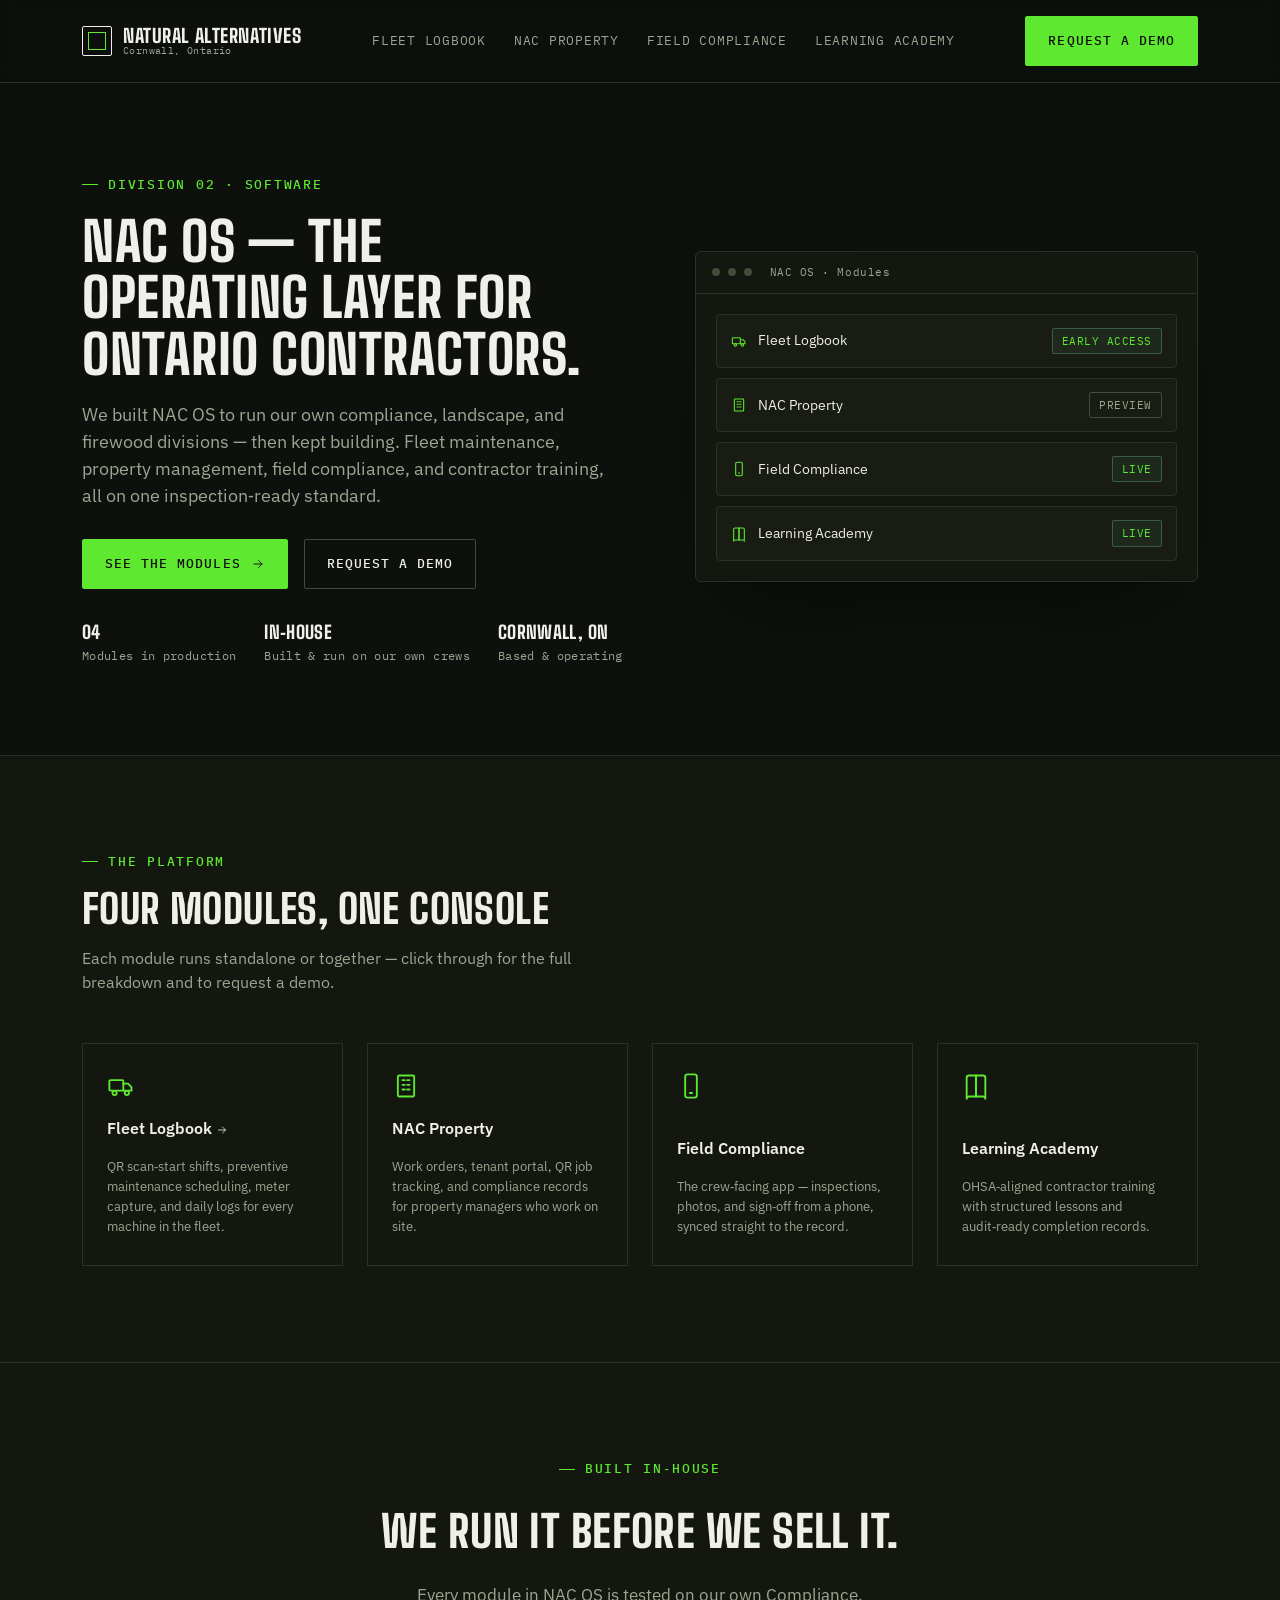
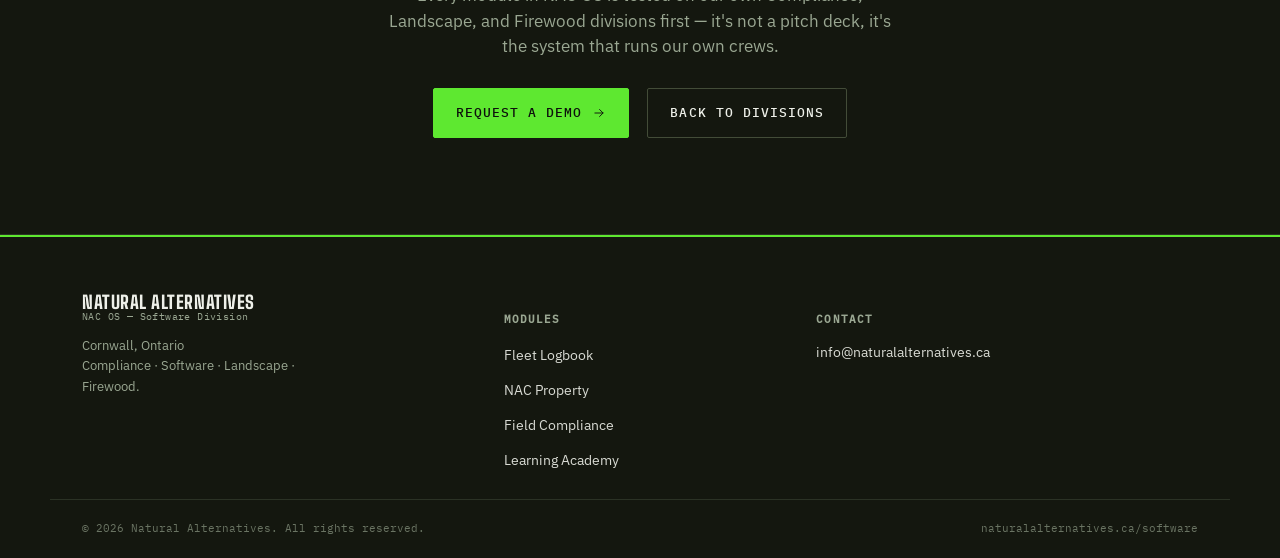
==== commit 052f7257: "Remove phone number from footer across all pages" ====
--- a/software/index.html
+++ b/software/index.html
@@ -139,7 +139,7 @@
     </div>
     <div class="footer-col">
       <h5>Contact</h5>
-      <p class="footer-disclaimer"><a href="tel:+16133633503" style="color:var(--text);">613&#8209;363&#8209;3503</a><br><a href="mailto:info@naturalalternatives.ca" style="color:var(--text);">info@naturalalternatives.ca</a></p>
+      <p class="footer-disclaimer"><a href="mailto:info@naturalalternatives.ca" style="color:var(--text);">info@naturalalternatives.ca</a></p>
     </div>
   </div>
   <div class="container footer-bottom">
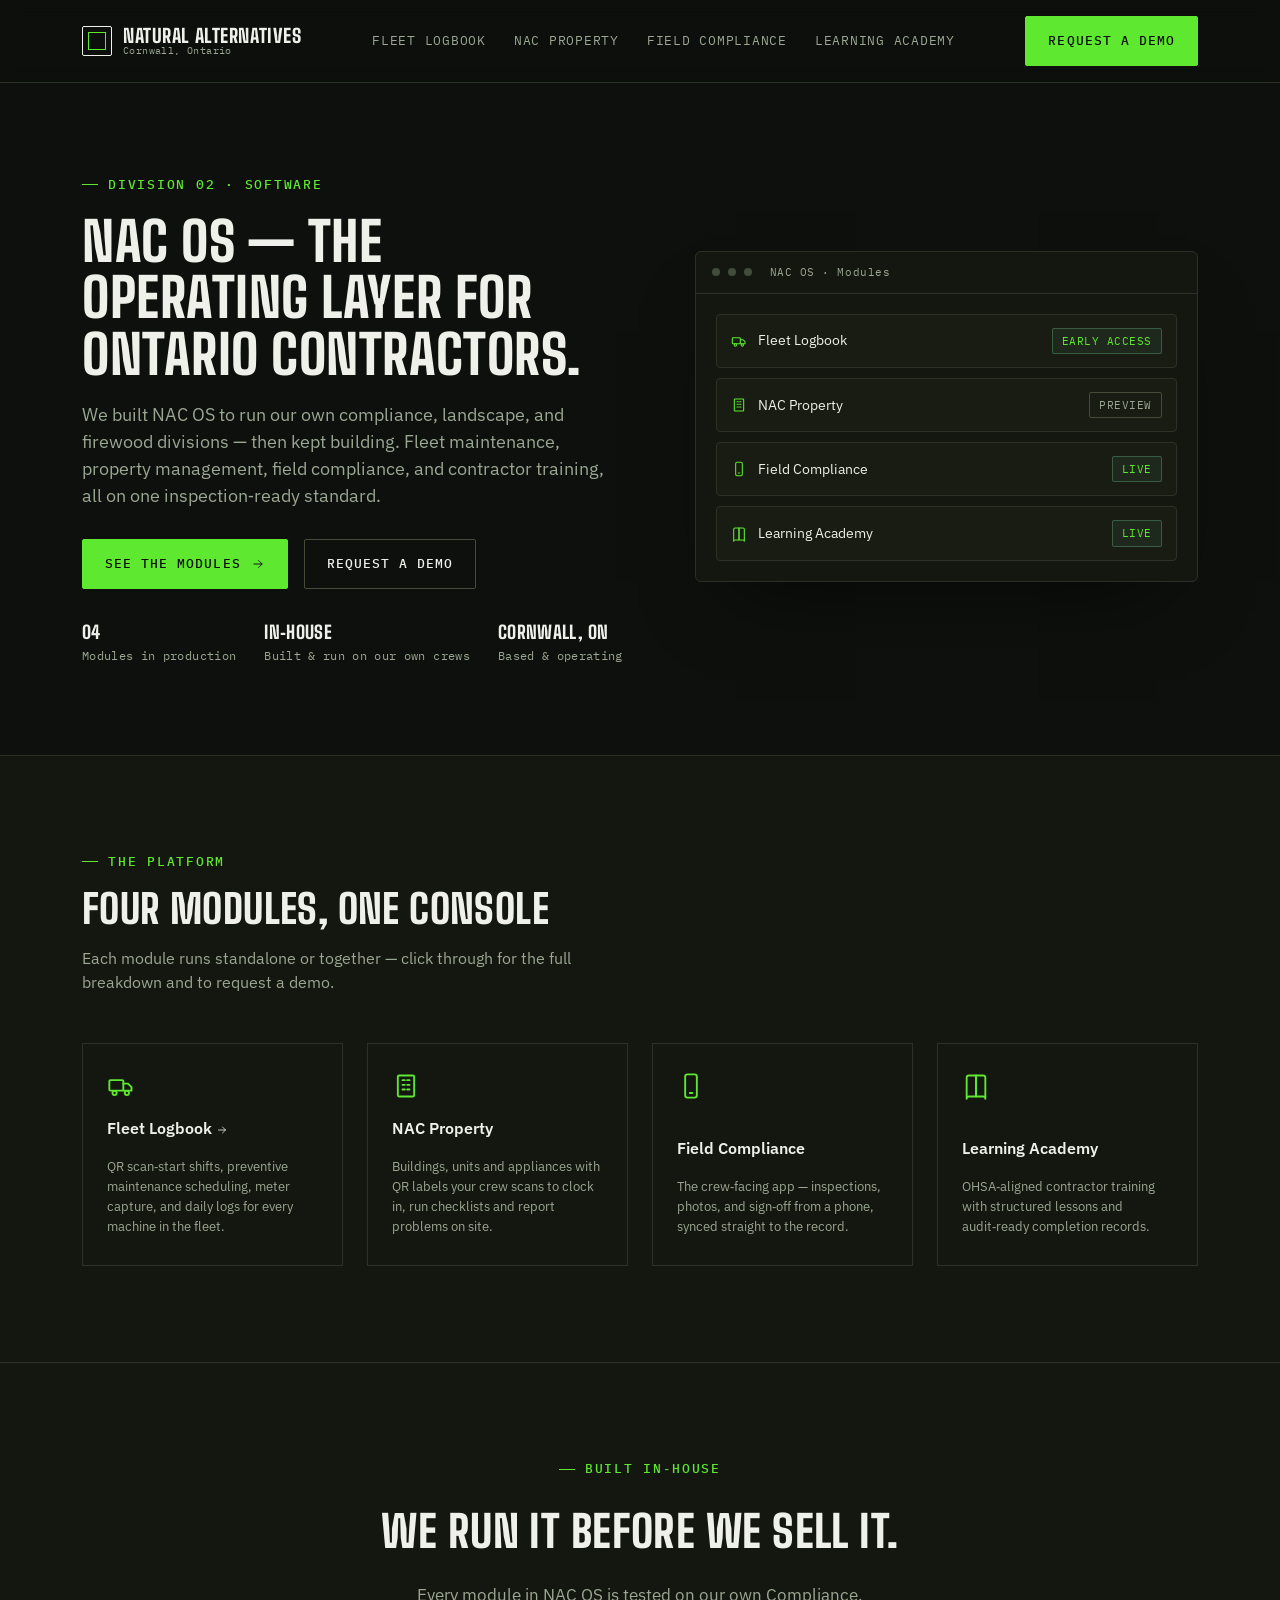
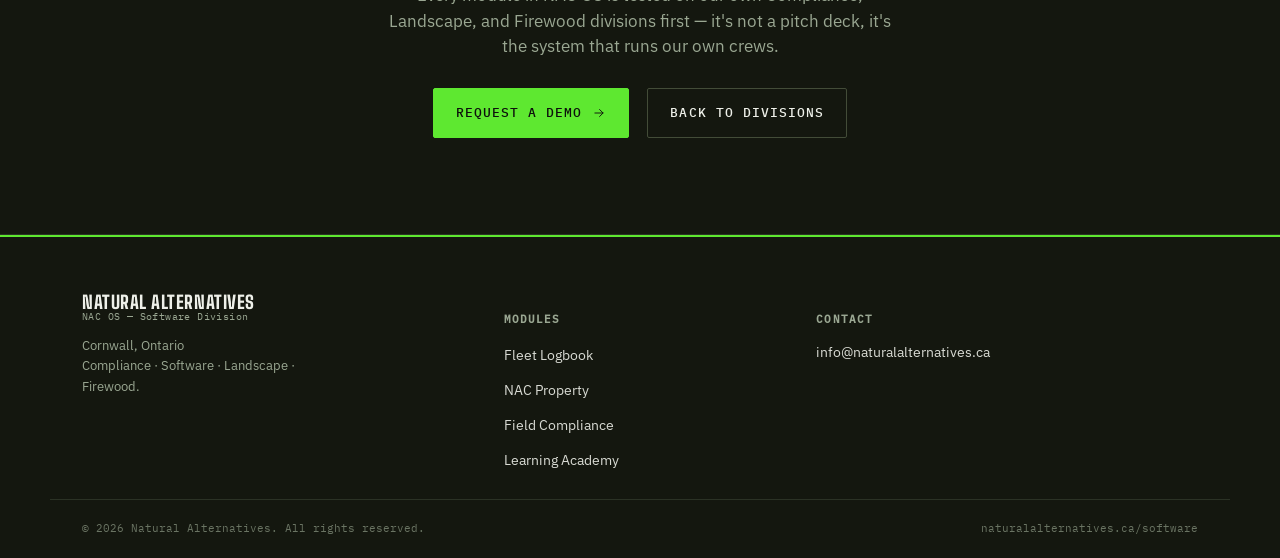
==== commit 57e1429f: "Replace NAC Property instant-access CTA with a private demo request form The Property page linked to" ====
--- a/software/index.html
+++ b/software/index.html
@@ -92,7 +92,7 @@
       <a class="service-card" href="property.html" style="text-decoration:none;color:inherit;">
         <svg class="icon"><use href="#i-building"/></svg>
         <h4>NAC Property</h4>
-        <p>Work orders, tenant portal, QR job tracking, and compliance records for property managers who work on site.</p>
+        <p>Buildings, units and appliances with QR labels your crew scans to clock in, run checklists and report problems on site.</p>
       </a>
       <a class="service-card" href="field.html" style="text-decoration:none;color:inherit;">
         <svg class="icon"><use href="#i-mobile"/></svg>
